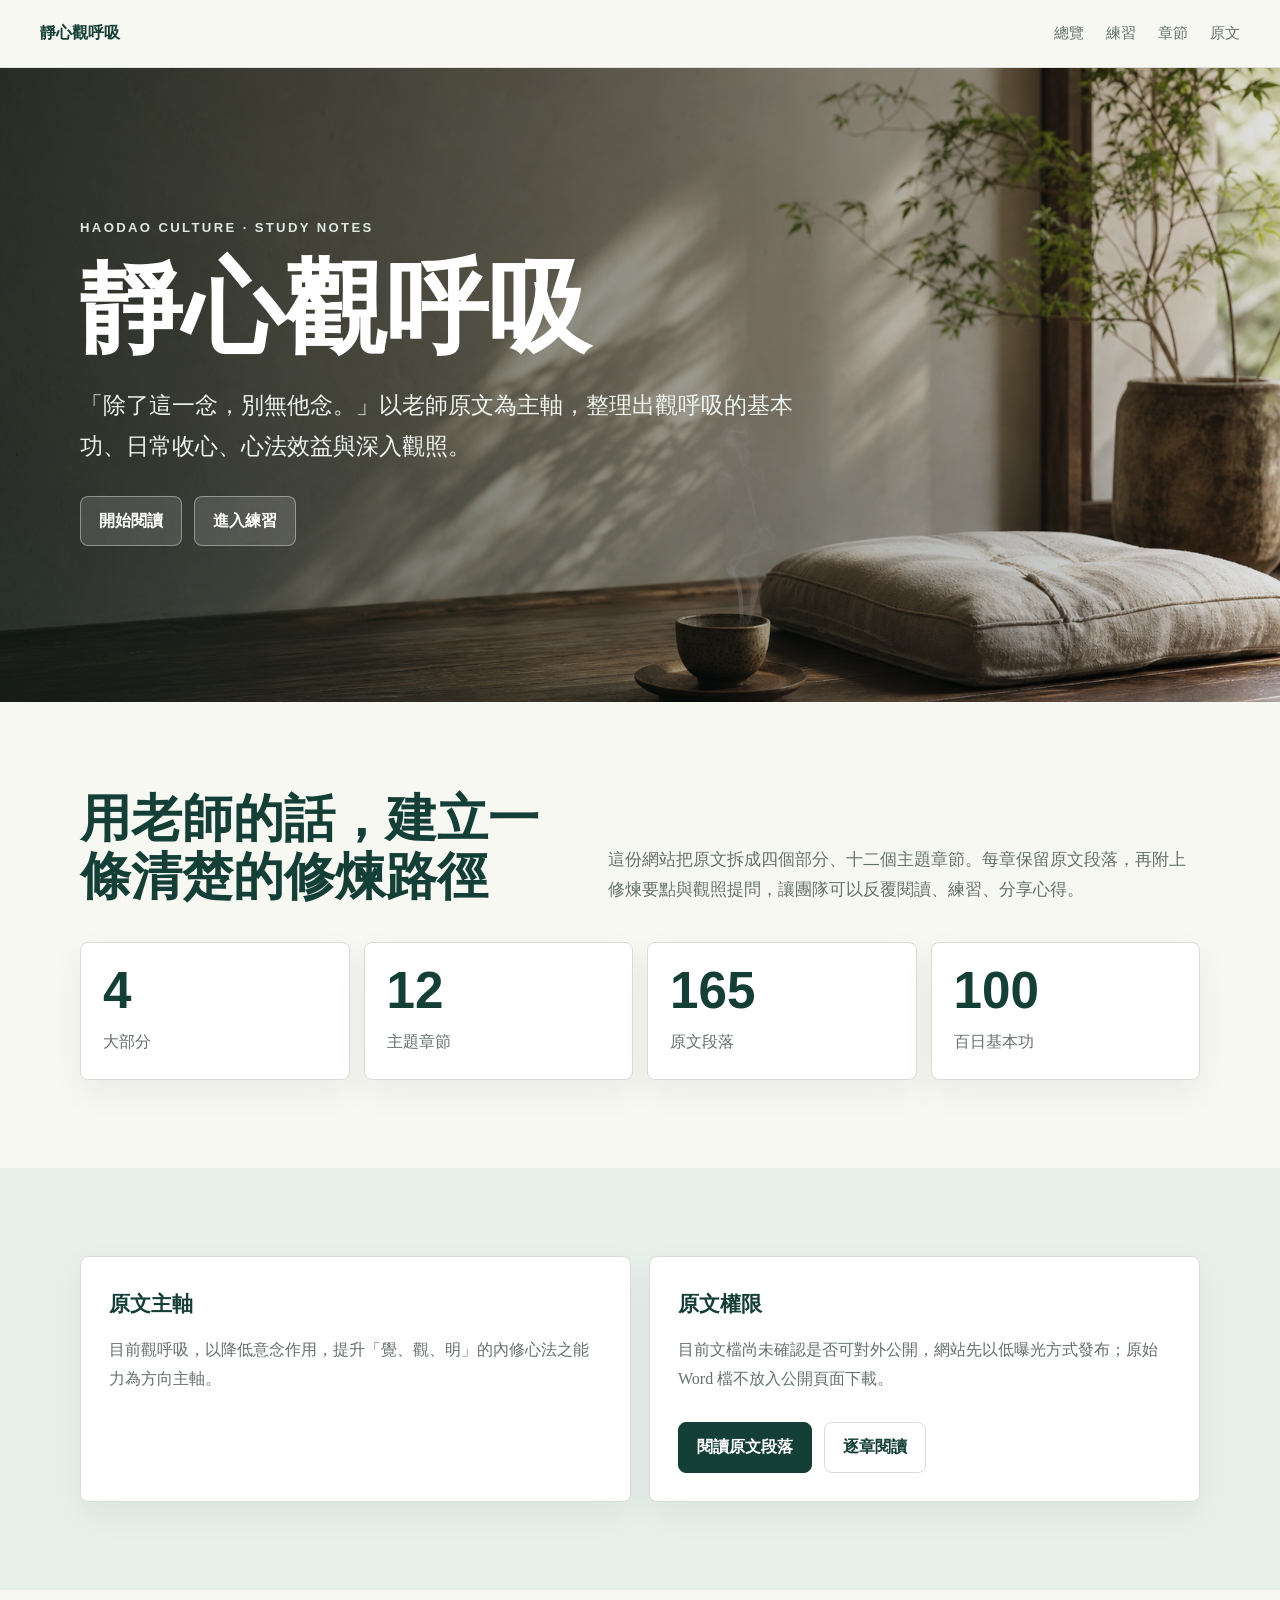
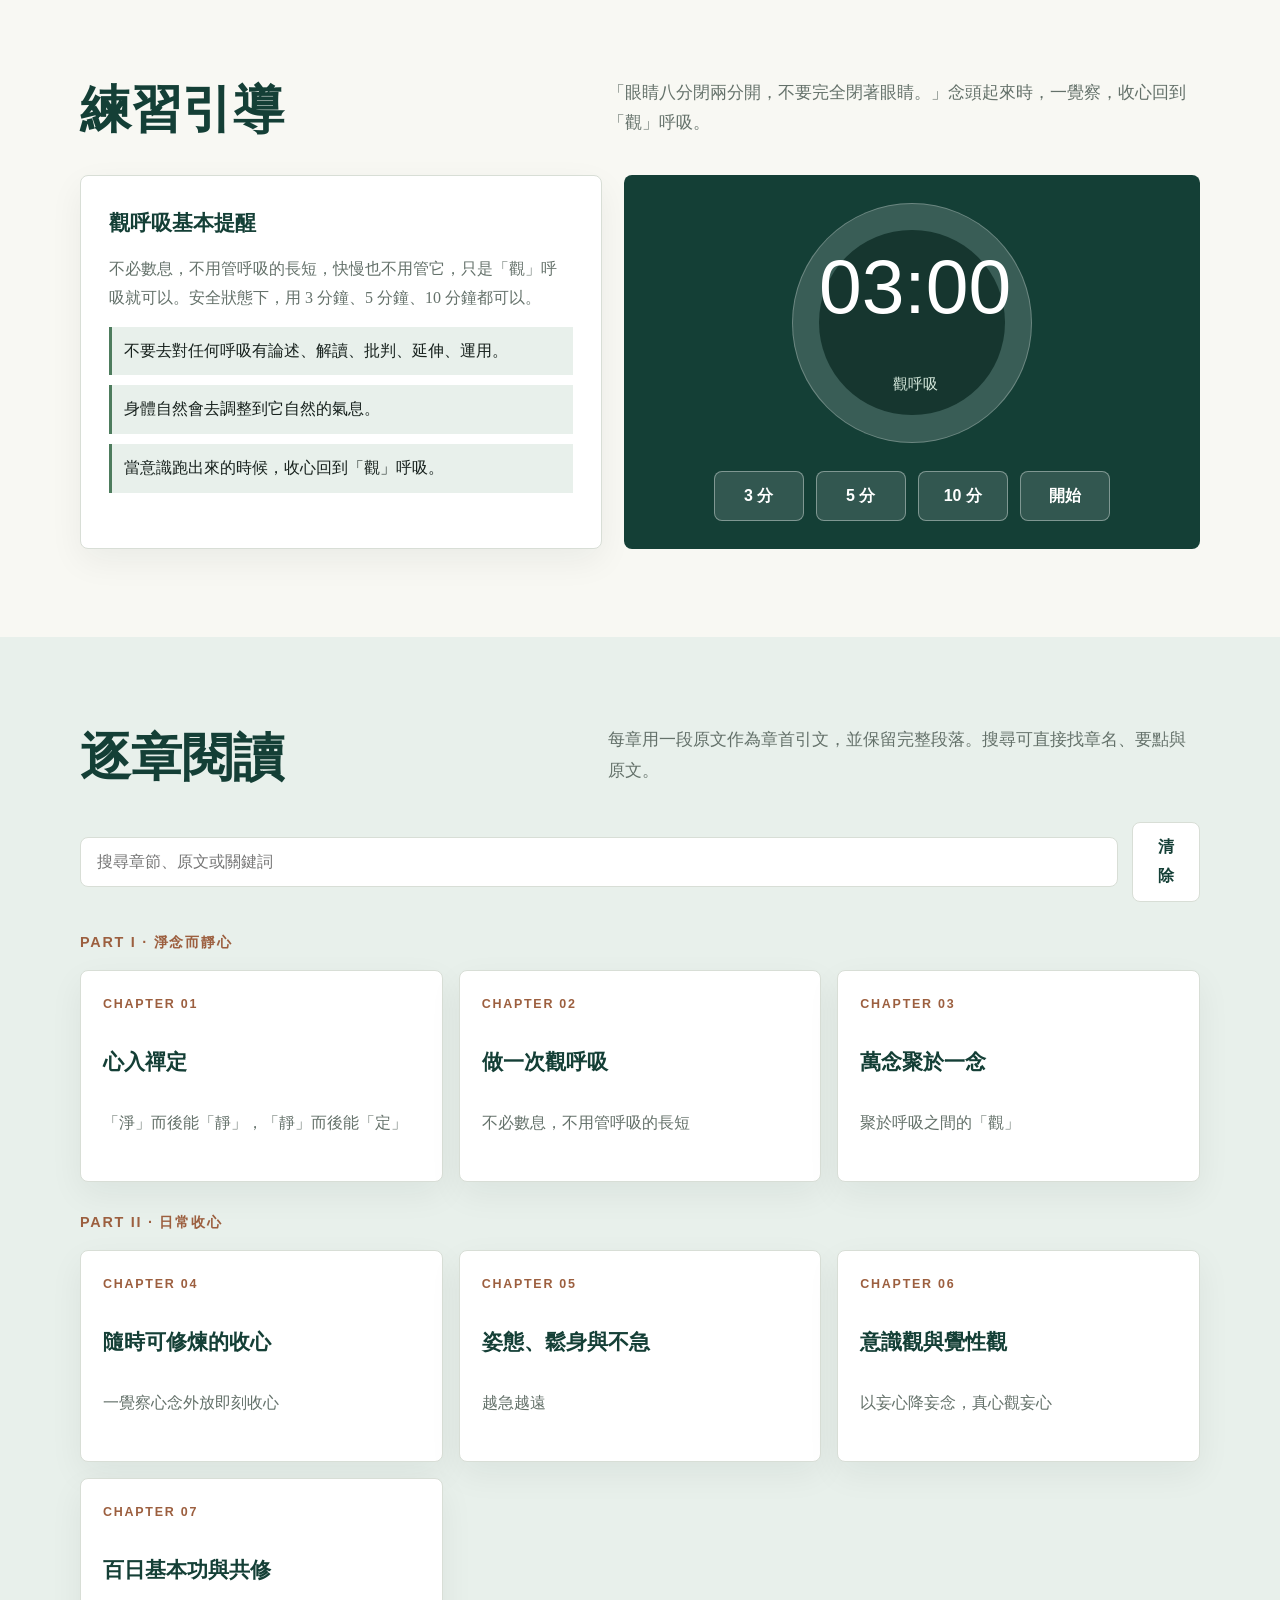
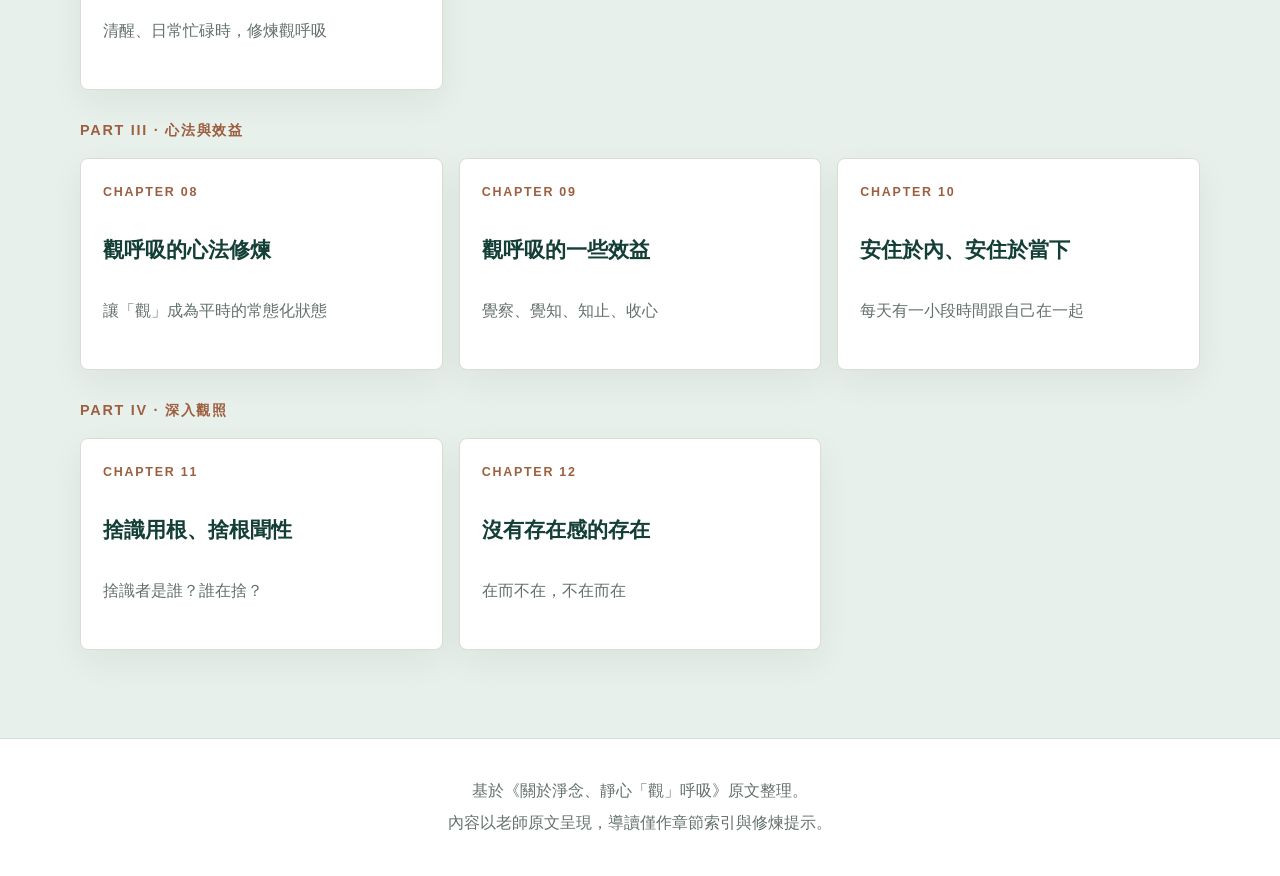
==== index.html @ 88a8c60b "Create breath meditation learning site" ====
<!doctype html>
<html lang="zh-Hant">
  <head>
    <meta charset="utf-8">
    <meta name="viewport" content="width=device-width, initial-scale=1">
    <title>靜心觀呼吸｜昊道文化學習筆記</title>
    <meta
      name="description"
      content="以老師原文整理的靜心觀呼吸學習網站，系統化呈現觀呼吸心法、日常練習與逐章閱讀。"
    >
    <meta name="robots" content="noindex, nofollow, noarchive">
    <link rel="icon" href="assets/favicon.svg" type="image/svg+xml">
    <link rel="stylesheet" href="styles.css">
  </head>
  <body>
    <a class="skip-link" href="#main">跳到內容</a>
    <header class="site-header" id="top">
      <a class="brand" href="#/">靜心觀呼吸</a>
      <nav class="site-nav" aria-label="主要導覽">
        <a href="#overview">總覽</a>
        <a href="#practice">練習</a>
        <a href="#chapters">章節</a>
        <a href="#chapters">原文</a>
      </nav>
    </header>

    <main id="main" class="app-shell"></main>

    <footer class="site-footer">
      <p>基於《關於淨念、靜心「觀」呼吸》原文整理。</p>
      <p>內容以老師原文呈現，導讀僅作章節索引與修煉提示。</p>
    </footer>

    <script src="content-data.js"></script>
    <script src="app.js"></script>
  </body>
</html>
---- styles.css ----
:root {
  --paper: #f8f8f3;
  --surface: #ffffff;
  --ink: #17211d;
  --muted: #64716a;
  --line: #d8ded6;
  --deep: #143f36;
  --leaf: #4d7c5d;
  --clay: #9c5f3f;
  --gold: #b9954c;
  --mist: #e8f0eb;
  --shadow: 0 22px 60px rgba(20, 63, 54, 0.13);
  --radius: 8px;
  font-family: "Noto Serif TC", "Songti TC", "PingFang TC", "Microsoft JhengHei", serif;
}

* {
  box-sizing: border-box;
}

html {
  scroll-behavior: smooth;
}

body {
  margin: 0;
  color: var(--ink);
  background: var(--paper);
  line-height: 1.8;
}

a {
  color: inherit;
  text-decoration: none;
}

button,
input {
  font: inherit;
}

.skip-link {
  position: fixed;
  left: 16px;
  top: 12px;
  z-index: 20;
  padding: 8px 12px;
  background: var(--ink);
  color: #fff;
  transform: translateY(-150%);
}

.skip-link:focus {
  transform: translateY(0);
}

.site-header {
  position: sticky;
  top: 0;
  z-index: 10;
  display: flex;
  align-items: center;
  justify-content: space-between;
  gap: 24px;
  min-height: 68px;
  padding: 0 40px;
  background: rgba(248, 248, 243, 0.9);
  border-bottom: 1px solid rgba(216, 222, 214, 0.85);
  backdrop-filter: blur(18px);
}

.brand {
  font-weight: 700;
  letter-spacing: 0;
  color: var(--deep);
  white-space: nowrap;
}

.site-nav {
  display: flex;
  align-items: center;
  gap: 22px;
  color: var(--muted);
  font-size: 0.95rem;
}

.site-nav a {
  padding: 8px 0;
  border-bottom: 2px solid transparent;
}

.site-nav a:hover,
.site-nav a:focus-visible {
  color: var(--deep);
  border-color: var(--gold);
}

.app-shell {
  min-height: 70vh;
}

.hero {
  position: relative;
  min-height: calc(78svh - 68px);
  display: grid;
  align-items: center;
  overflow: hidden;
  color: #fff;
  isolation: isolate;
}

.hero::before {
  content: "";
  position: absolute;
  inset: 0;
  z-index: -2;
  background: url("assets/hero-breath-room.png") center / cover no-repeat;
}

.hero::after {
  content: "";
  position: absolute;
  inset: 0;
  z-index: -1;
  background: linear-gradient(90deg, rgba(12, 24, 20, 0.72) 0%, rgba(12, 24, 20, 0.45) 43%, rgba(12, 24, 20, 0.12) 100%);
}

.hero-inner {
  width: min(1120px, calc(100% - 40px));
  margin: 0 auto;
  padding: 68px 0 76px;
}

.eyebrow {
  margin: 0 0 18px;
  color: #dce9df;
  font-family: "PingFang TC", "Microsoft JhengHei", sans-serif;
  font-size: 0.82rem;
  font-weight: 700;
  letter-spacing: 0.18em;
  text-transform: uppercase;
}

.hero h1,
.chapter-hero h1 {
  max-width: 760px;
  margin: 0;
  font-size: clamp(3rem, 8vw, 6.8rem);
  line-height: 1.02;
  letter-spacing: 0;
}

.hero-copy {
  max-width: 720px;
  margin: 24px 0 0;
  color: #eef5ef;
  font-size: clamp(1.08rem, 2vw, 1.42rem);
}

.hero-actions,
.download-actions,
.chapter-actions,
.timer-actions {
  display: flex;
  flex-wrap: wrap;
  gap: 12px;
  margin-top: 28px;
}

.button {
  display: inline-flex;
  align-items: center;
  justify-content: center;
  min-height: 46px;
  padding: 10px 18px;
  border: 1px solid rgba(255, 255, 255, 0.38);
  border-radius: var(--radius);
  color: #fff;
  background: rgba(255, 255, 255, 0.13);
  font-family: "PingFang TC", "Microsoft JhengHei", sans-serif;
  font-weight: 700;
  cursor: pointer;
}

.button:hover,
.button:focus-visible {
  transform: translateY(-1px);
  background: rgba(255, 255, 255, 0.22);
}

.button.primary {
  border-color: var(--deep);
  background: var(--deep);
  color: #fff;
}

.button.secondary {
  border-color: var(--line);
  color: var(--deep);
  background: var(--surface);
}

.section {
  padding: 88px 0;
}

.section.tint {
  background: var(--mist);
}

.container {
  width: min(1120px, calc(100% - 40px));
  margin: 0 auto;
}

.section-header {
  display: grid;
  grid-template-columns: minmax(0, 0.9fr) minmax(260px, 1.1fr);
  gap: 44px;
  align-items: end;
  margin-bottom: 36px;
}

.section-header h2,
.chapter-section h2 {
  margin: 0;
  color: var(--deep);
  font-size: clamp(2rem, 4vw, 3.4rem);
  line-height: 1.13;
  letter-spacing: 0;
}

.section-header p {
  margin: 0;
  color: var(--muted);
  font-size: 1.06rem;
}

.stats-grid {
  display: grid;
  grid-template-columns: repeat(4, minmax(0, 1fr));
  gap: 14px;
}

.stat-card,
.info-card,
.chapter-card,
.practice-panel,
.quote-panel,
.reader-block,
.question-panel {
  border: 1px solid var(--line);
  border-radius: var(--radius);
  background: var(--surface);
  box-shadow: 0 12px 34px rgba(23, 33, 29, 0.06);
}

.stat-card {
  min-height: 132px;
  padding: 22px;
}

.stat-card strong {
  display: block;
  color: var(--deep);
  font-family: "PingFang TC", "Microsoft JhengHei", sans-serif;
  font-size: clamp(2.2rem, 4vw, 4rem);
  line-height: 1;
}

.stat-card span {
  display: block;
  margin-top: 12px;
  color: var(--muted);
}

.info-grid {
  display: grid;
  grid-template-columns: minmax(0, 1fr) minmax(0, 1fr);
  gap: 18px;
}

.info-card,
.practice-panel {
  padding: 28px;
}

.info-card h3,
.practice-panel h3,
.quote-panel h3,
.reader-block h3,
.question-panel h3 {
  margin: 0 0 14px;
  color: var(--deep);
  font-size: 1.3rem;
}

.info-card p,
.practice-panel p,
.quote-panel p,
.question-panel p {
  margin: 0;
  color: var(--muted);
}

.practice-layout {
  display: grid;
  grid-template-columns: minmax(0, 0.95fr) minmax(280px, 1.05fr);
  gap: 22px;
  align-items: stretch;
}

.timer-panel {
  position: relative;
  display: grid;
  align-content: center;
  justify-items: center;
  min-height: 360px;
  padding: 28px;
  border-radius: var(--radius);
  background: var(--deep);
  color: #fff;
  overflow: hidden;
}

.timer-ring {
  width: min(240px, 60vw);
  aspect-ratio: 1;
  display: grid;
  place-items: center;
  border: 1px solid rgba(255, 255, 255, 0.25);
  border-radius: 50%;
  background: conic-gradient(var(--gold) var(--progress, 0%), rgba(255, 255, 255, 0.16) 0);
}

.timer-core {
  width: 78%;
  aspect-ratio: 1;
  display: grid;
  place-items: center;
  border-radius: 50%;
  background: #16362f;
  text-align: center;
}

.timer-time {
  display: block;
  font-family: "PingFang TC", "Microsoft JhengHei", sans-serif;
  font-size: clamp(2.7rem, 6vw, 4.8rem);
  line-height: 1;
}

.timer-label {
  display: block;
  margin-top: 10px;
  color: #d5e8dc;
  font-size: 0.95rem;
}

.timer-actions {
  justify-content: center;
}

.timer-actions .button {
  min-width: 90px;
}

.search-row {
  display: flex;
  align-items: center;
  gap: 14px;
  margin-bottom: 28px;
}

.search-row input {
  width: 100%;
  min-height: 50px;
  padding: 0 16px;
  border: 1px solid var(--line);
  border-radius: var(--radius);
  background: #fff;
  color: var(--ink);
  outline: none;
}

.search-row input:focus {
  border-color: var(--leaf);
  box-shadow: 0 0 0 4px rgba(77, 124, 93, 0.14);
}

.chapter-list {
  display: grid;
  gap: 28px;
}

.part-block h3 {
  margin: 0 0 14px;
  color: var(--clay);
  font-family: "PingFang TC", "Microsoft JhengHei", sans-serif;
  font-size: 0.9rem;
  letter-spacing: 0.12em;
}

.chapter-grid {
  display: grid;
  grid-template-columns: repeat(3, minmax(0, 1fr));
  gap: 16px;
}

.chapter-card {
  display: grid;
  min-height: 212px;
  padding: 22px;
  transition: transform 160ms ease, border-color 160ms ease, box-shadow 160ms ease;
}

.chapter-card:hover,
.chapter-card:focus-visible {
  transform: translateY(-3px);
  border-color: rgba(77, 124, 93, 0.7);
  box-shadow: var(--shadow);
}

.chapter-number {
  color: var(--clay);
  font-family: "PingFang TC", "Microsoft JhengHei", sans-serif;
  font-size: 0.78rem;
  font-weight: 700;
  letter-spacing: 0.14em;
}

.chapter-card h4 {
  margin: 12px 0 10px;
  color: var(--deep);
  font-size: 1.32rem;
  line-height: 1.32;
}

.chapter-card p {
  margin: 0;
  color: var(--muted);
  font-size: 0.98rem;
}

.chapter-hero {
  padding: 80px 0 54px;
  color: #fff;
  background: var(--deep);
}

.chapter-hero .container {
  display: grid;
  gap: 28px;
}

.chapter-hero .eyebrow {
  color: #b9d4c5;
}

.chapter-hero blockquote {
  max-width: 880px;
  margin: 4px 0 0;
  padding-left: 22px;
  border-left: 3px solid var(--gold);
  color: #edf5ef;
  font-size: clamp(1.08rem, 2.4vw, 1.45rem);
}

.chapter-body {
  padding: 56px 0 86px;
}

.reader-layout {
  display: grid;
  grid-template-columns: minmax(0, 0.76fr) minmax(300px, 1.24fr);
  gap: 22px;
  align-items: start;
}

.chapter-aside {
  position: sticky;
  top: 92px;
  display: grid;
  gap: 16px;
}

.quote-panel,
.question-panel,
.reader-block {
  padding: 24px;
}

.takeaway-list,
.question-list {
  display: grid;
  gap: 10px;
  margin: 14px 0 0;
  padding: 0;
  list-style: none;
}

.takeaway-list li,
.question-list li {
  padding: 10px 12px;
  border-left: 3px solid var(--leaf);
  background: var(--mist);
}

.reader-block {
  display: grid;
  gap: 22px;
}

.source-paragraph {
  margin: 0;
  color: #26352f;
  font-size: 1.08rem;
  line-height: 2.05;
}

.source-paragraph:first-of-type {
  color: var(--deep);
  font-size: 1.28rem;
  font-weight: 700;
}

.chapter-pager {
  display: flex;
  justify-content: space-between;
  gap: 16px;
  margin-top: 28px;
}

.chapter-pager .button {
  width: min(260px, 48%);
  color: var(--deep);
  border-color: var(--line);
  background: #fff;
}

.no-results {
  padding: 34px;
  border: 1px dashed var(--line);
  border-radius: var(--radius);
  color: var(--muted);
  text-align: center;
}

.site-footer {
  padding: 34px 40px;
  border-top: 1px solid var(--line);
  color: var(--muted);
  background: #fff;
  text-align: center;
}

.site-footer p {
  margin: 4px 0;
}

@media (max-width: 900px) {
  .site-header {
    padding: 0 20px;
  }

  .site-nav {
    gap: 14px;
    font-size: 0.9rem;
  }

  .section-header,
  .practice-layout,
  .reader-layout {
    grid-template-columns: 1fr;
  }

  .chapter-aside {
    position: static;
  }

  .stats-grid,
  .chapter-grid {
    grid-template-columns: repeat(2, minmax(0, 1fr));
  }
}

@media (max-width: 640px) {
  .site-header {
    align-items: flex-start;
    flex-direction: column;
    gap: 6px;
    padding: 12px 18px;
  }

  .site-nav {
    width: 100%;
    justify-content: space-between;
    gap: 8px;
  }

  .hero {
    min-height: 72svh;
  }

  .hero::after {
    background: rgba(12, 24, 20, 0.62);
  }

  .hero-inner,
  .container {
    width: min(100% - 28px, 1120px);
  }

  .hero h1,
  .chapter-hero h1 {
    font-size: clamp(2.7rem, 15vw, 4.6rem);
  }

  .section {
    padding: 62px 0;
  }

  .info-grid,
  .stats-grid,
  .chapter-grid {
    grid-template-columns: 1fr;
  }

  .search-row {
    flex-direction: column;
  }

  .search-row .button {
    width: 100%;
  }

  .chapter-pager {
    flex-direction: column;
  }

  .chapter-pager .button {
    width: 100%;
  }
}
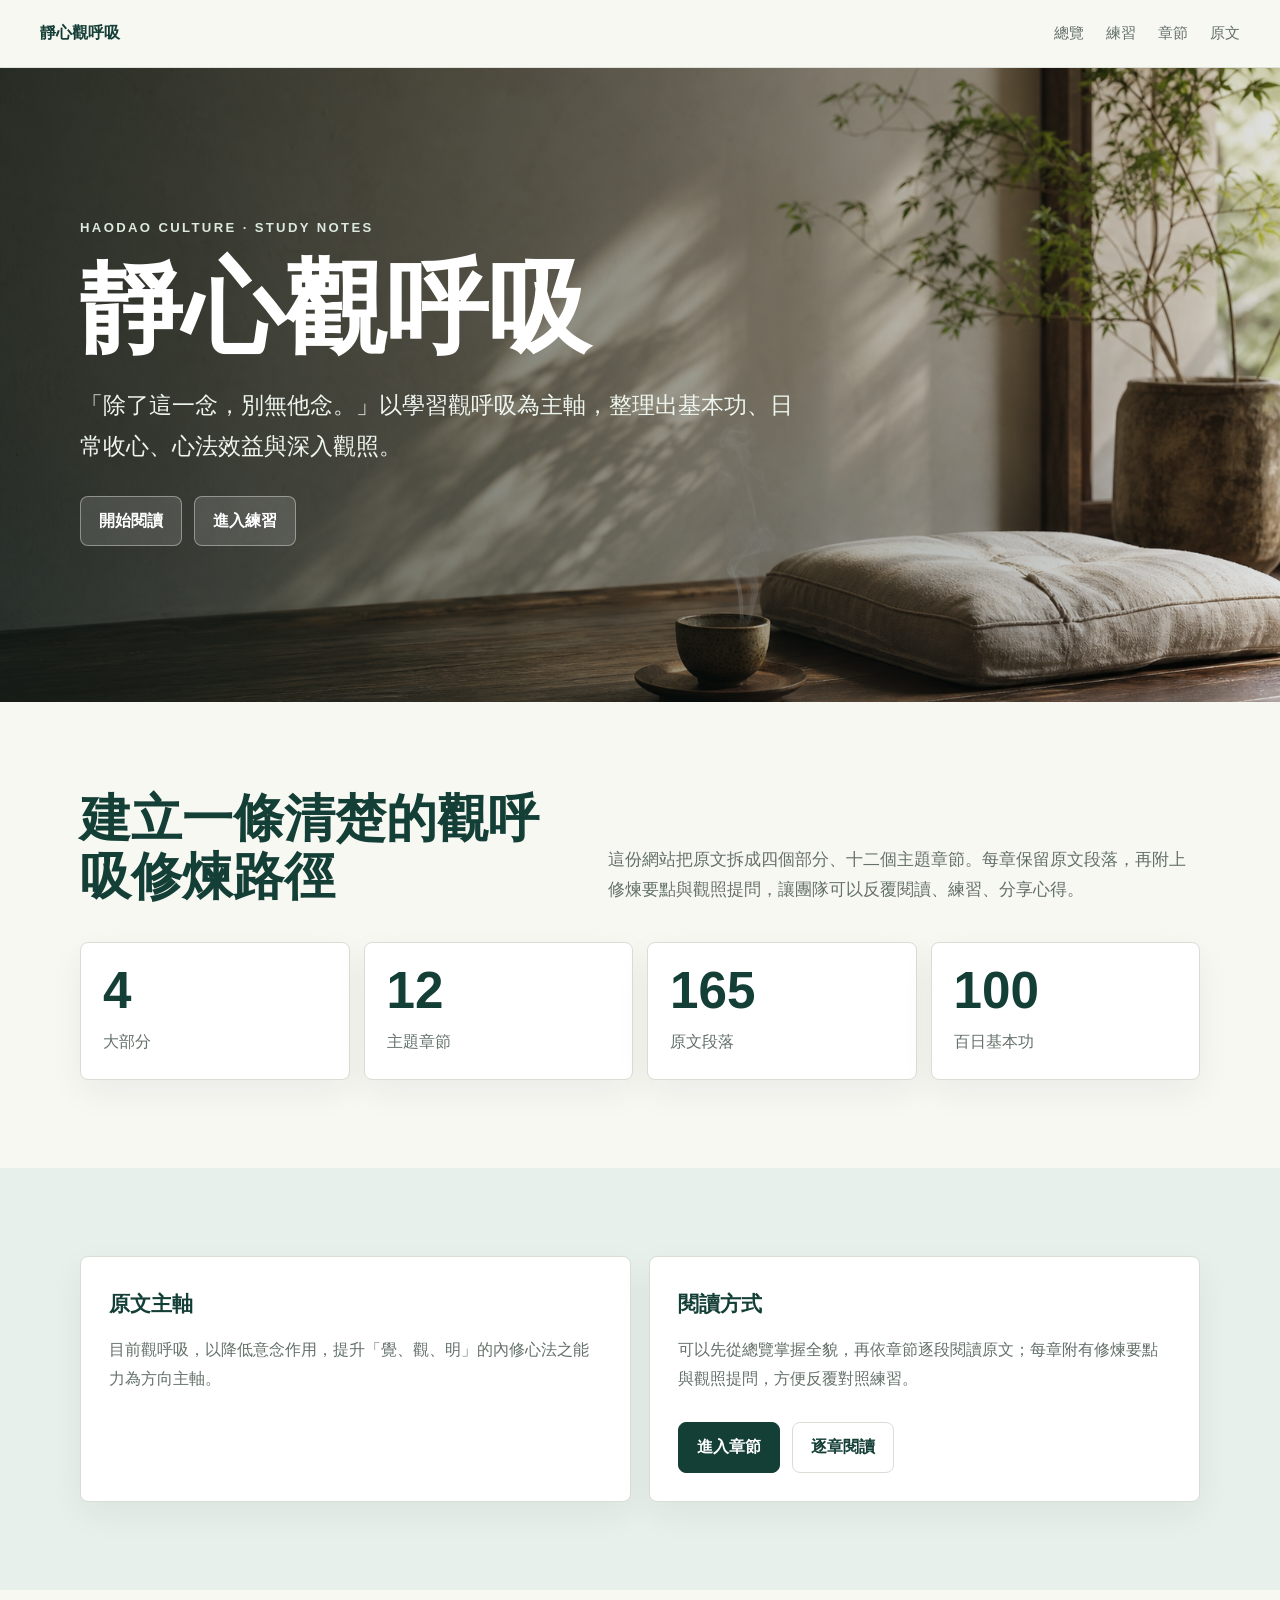
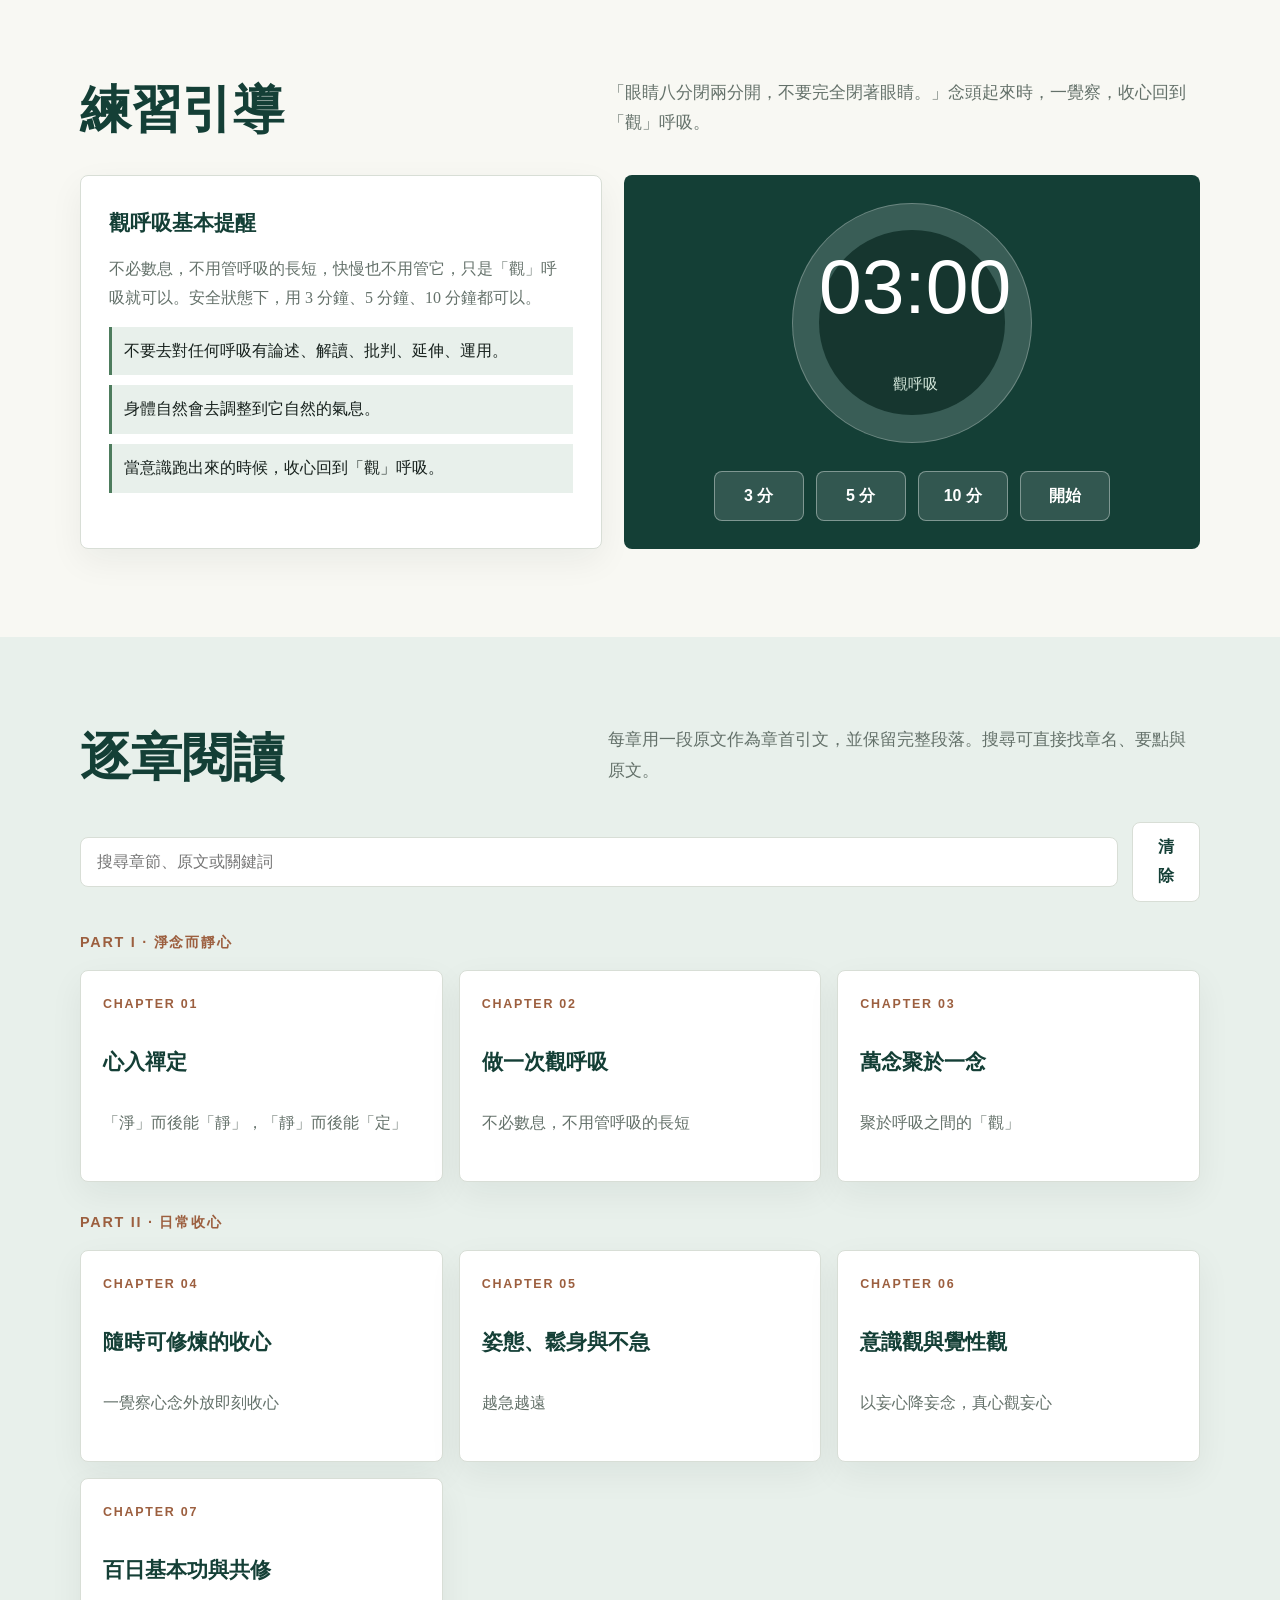
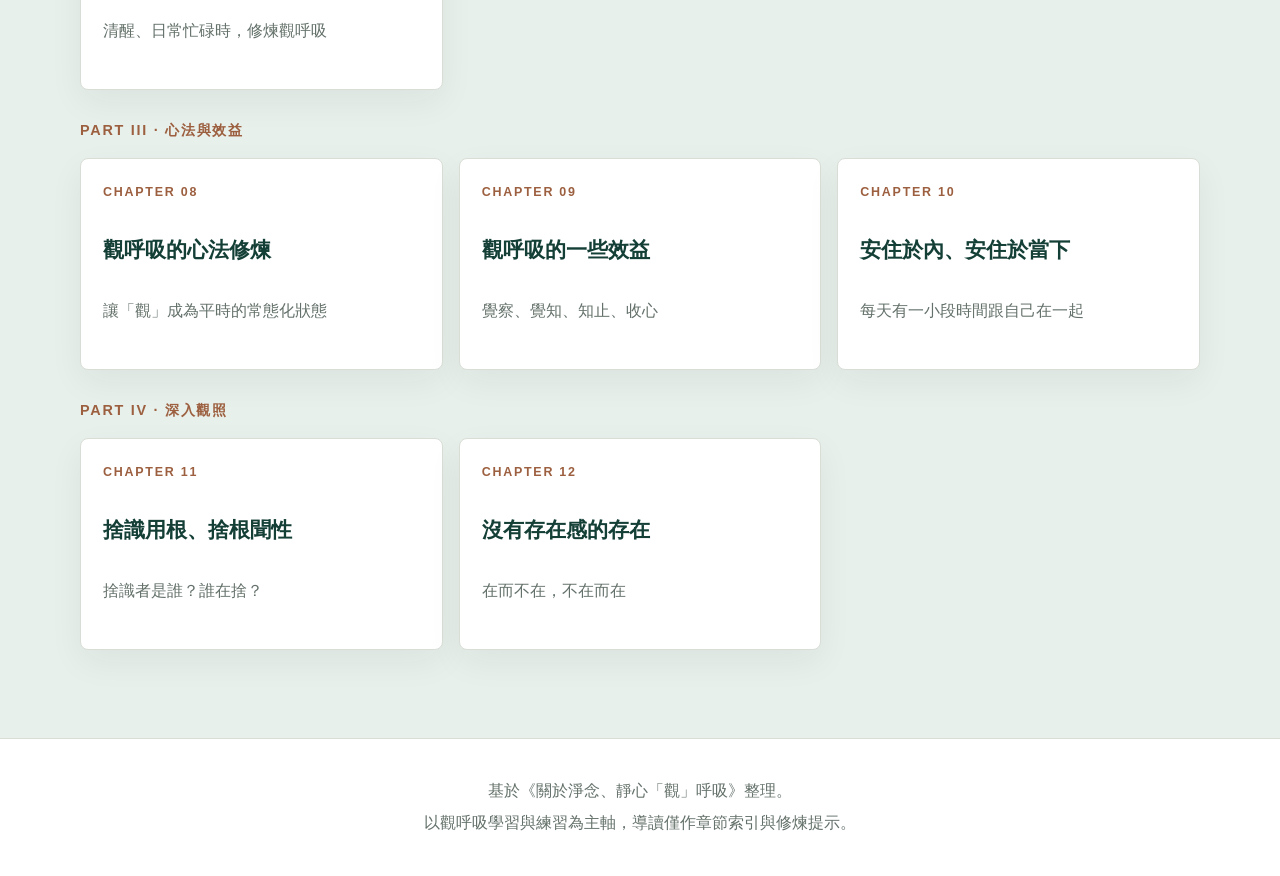
==== commit 7d98d82d: "Refocus copy on learning breath observation" ====
--- a/index.html
+++ b/index.html
@@ -6,7 +6,7 @@
     <title>靜心觀呼吸｜昊道文化學習筆記</title>
     <meta
       name="description"
-      content="以老師原文整理的靜心觀呼吸學習網站，系統化呈現觀呼吸心法、日常練習與逐章閱讀。"
+      content="靜心觀呼吸學習網站，系統化呈現觀呼吸心法、日常練習與逐章閱讀。"
     >
     <meta name="robots" content="noindex, nofollow, noarchive">
     <link rel="icon" href="assets/favicon.svg" type="image/svg+xml">
@@ -27,8 +27,8 @@
     <main id="main" class="app-shell"></main>
 
     <footer class="site-footer">
-      <p>基於《關於淨念、靜心「觀」呼吸》原文整理。</p>
-      <p>內容以老師原文呈現，導讀僅作章節索引與修煉提示。</p>
+      <p>基於《關於淨念、靜心「觀」呼吸》整理。</p>
+      <p>以觀呼吸學習與練習為主軸，導讀僅作章節索引與修煉提示。</p>
     </footer>
 
     <script src="content-data.js"></script>
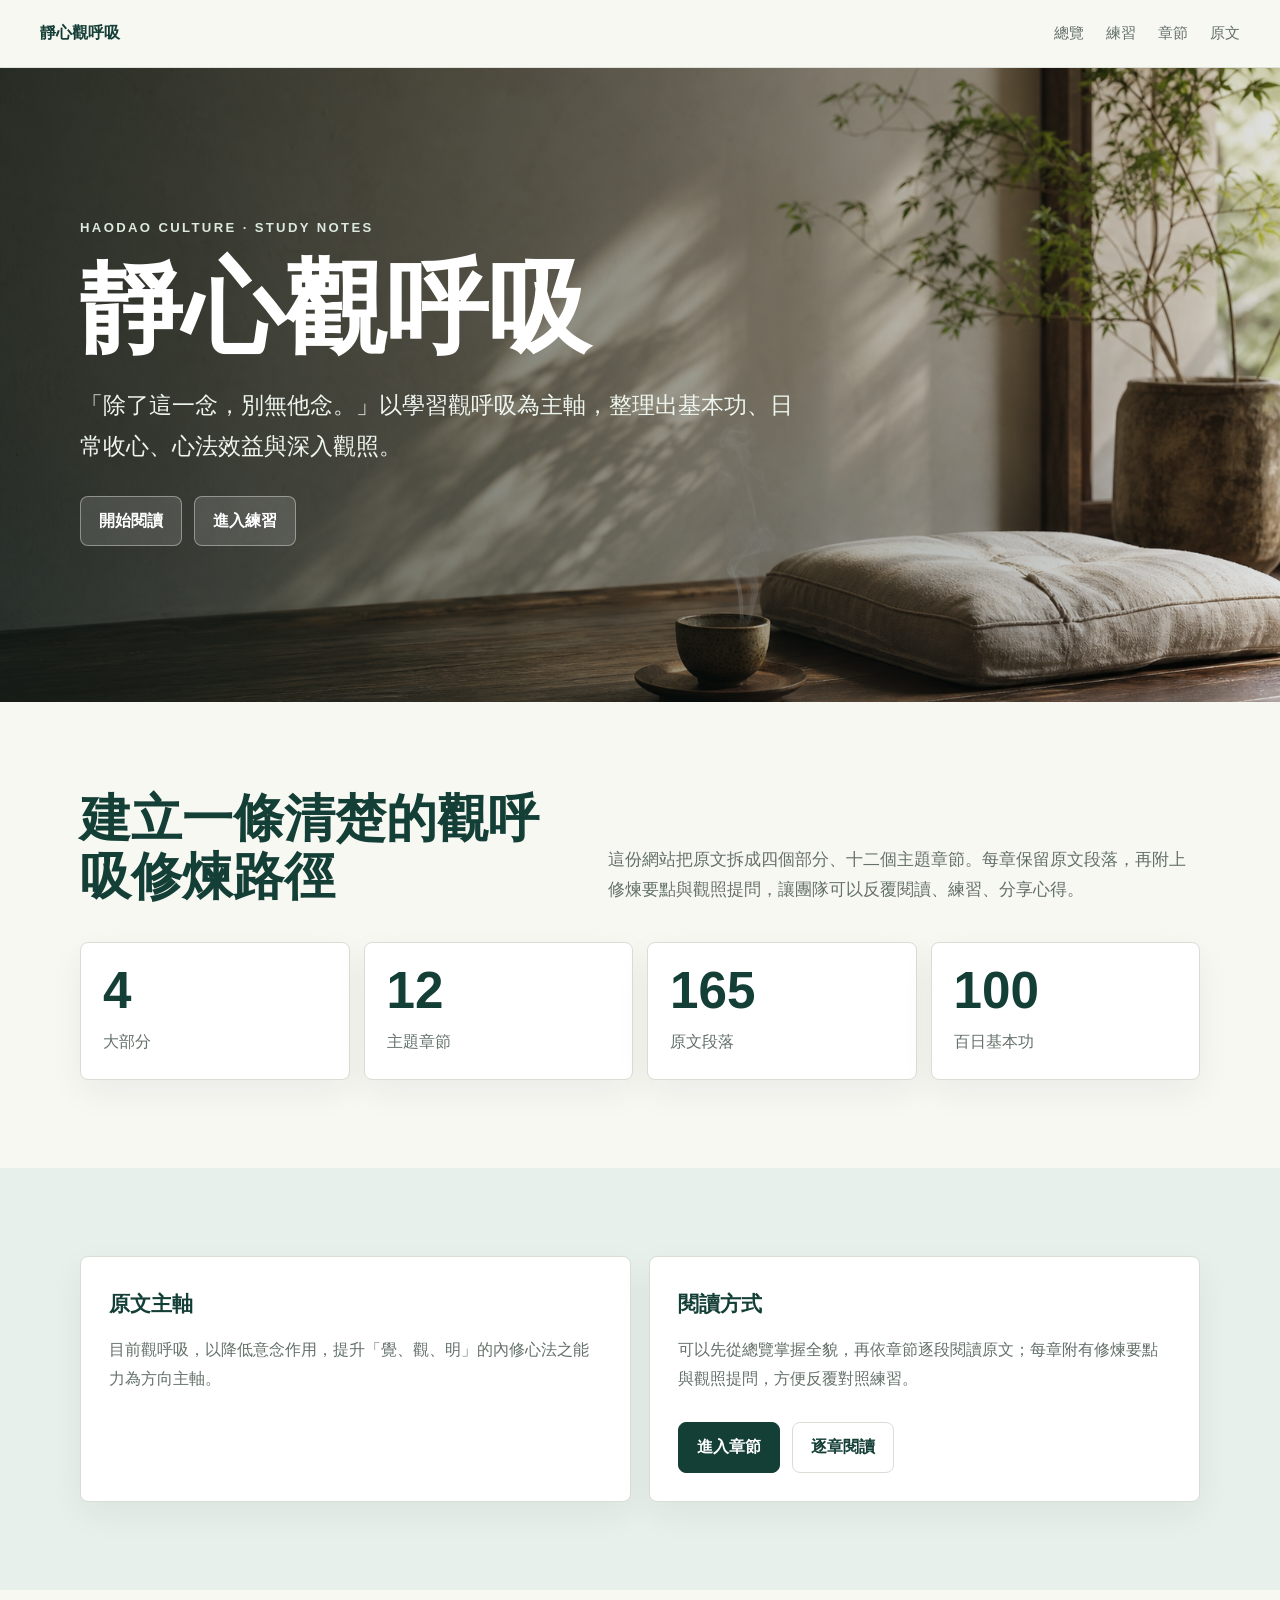
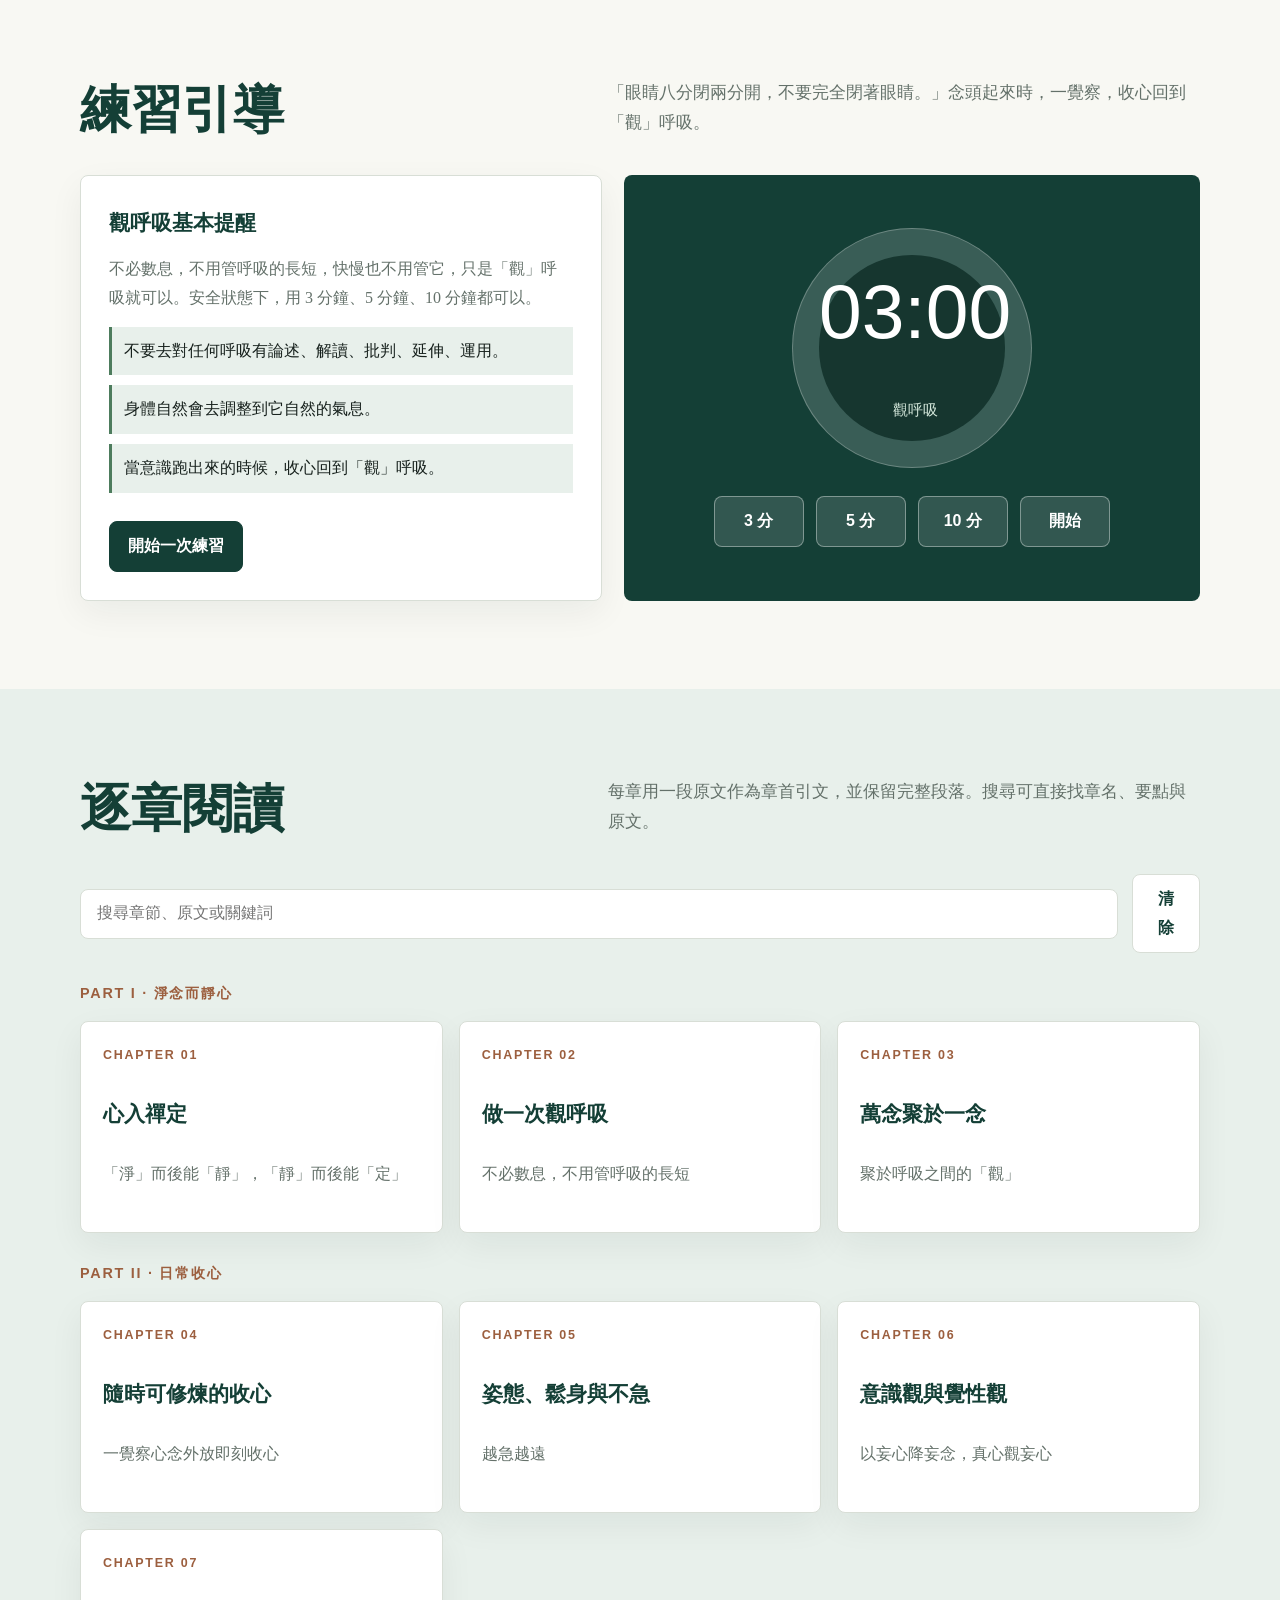
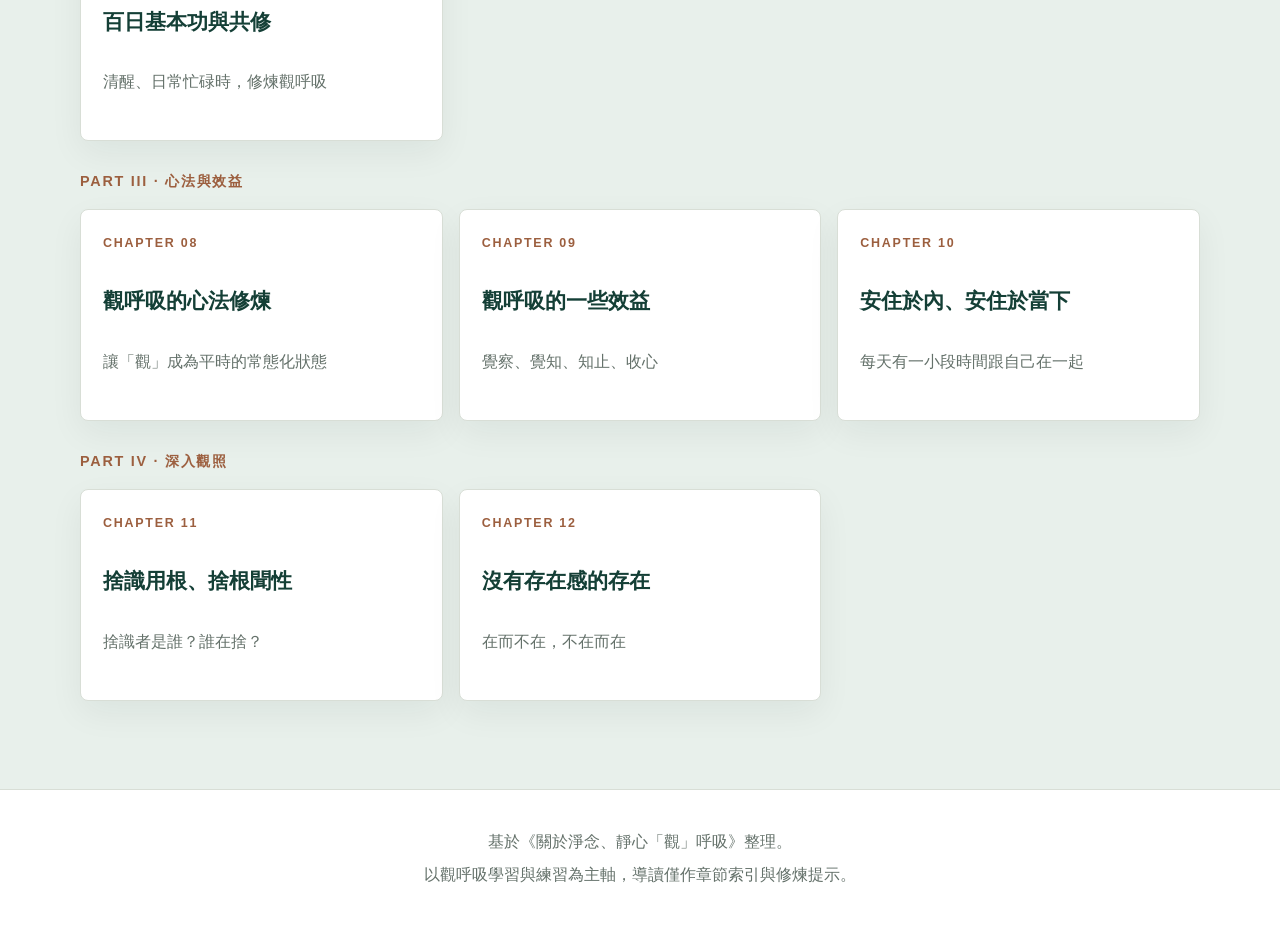
==== commit fd091f37: "Add practice mode and hundred day tracker" ====
--- a/index.html
+++ b/index.html
@@ -18,7 +18,7 @@
       <a class="brand" href="#/">靜心觀呼吸</a>
       <nav class="site-nav" aria-label="主要導覽">
         <a href="#overview">總覽</a>
-        <a href="#practice">練習</a>
+        <a href="#/practice-mode">練習</a>
         <a href="#chapters">章節</a>
         <a href="#chapters">原文</a>
       </nav>
--- a/styles.css
+++ b/styles.css
@@ -35,7 +35,8 @@
 }
 
 button,
-input {
+input,
+textarea {
   font: inherit;
 }
 
@@ -470,6 +471,153 @@
   padding: 56px 0 86px;
 }
 
+.practice-mode-hero {
+  background:
+    linear-gradient(90deg, rgba(20, 63, 54, 0.96), rgba(20, 63, 54, 0.82)),
+    url("assets/hero-breath-room.png") center / cover no-repeat;
+}
+
+.practice-mode-layout {
+  display: grid;
+  grid-template-columns: minmax(300px, 0.96fr) minmax(320px, 1.04fr);
+  gap: 22px;
+  align-items: stretch;
+}
+
+.practice-focus {
+  min-height: 520px;
+}
+
+.practice-focus .timer-ring {
+  width: min(320px, 70vw);
+}
+
+.practice-record-card {
+  display: grid;
+  align-content: start;
+  gap: 18px;
+  padding: 30px;
+  border: 1px solid var(--line);
+  border-radius: var(--radius);
+  background: var(--surface);
+  box-shadow: var(--shadow);
+}
+
+.practice-record-card h2 {
+  margin: 0;
+  color: var(--deep);
+  font-size: clamp(1.8rem, 3vw, 2.8rem);
+  line-height: 1.15;
+}
+
+.practice-record-card p {
+  margin: 0;
+  color: var(--muted);
+}
+
+.record-stats {
+  display: grid;
+  grid-template-columns: repeat(3, minmax(0, 1fr));
+  gap: 10px;
+}
+
+.record-stats div {
+  min-height: 102px;
+  padding: 16px;
+  border: 1px solid var(--line);
+  border-radius: var(--radius);
+  background: var(--mist);
+}
+
+.record-stats strong {
+  display: block;
+  color: var(--deep);
+  font-family: "PingFang TC", "Microsoft JhengHei", sans-serif;
+  font-size: 2.2rem;
+  line-height: 1;
+}
+
+.record-stats span {
+  display: block;
+  margin-top: 8px;
+  color: var(--muted);
+  font-size: 0.92rem;
+}
+
+.note-label {
+  color: var(--deep);
+  font-family: "PingFang TC", "Microsoft JhengHei", sans-serif;
+  font-weight: 700;
+}
+
+.practice-record-card textarea {
+  width: 100%;
+  min-height: 150px;
+  resize: vertical;
+  padding: 14px 16px;
+  border: 1px solid var(--line);
+  border-radius: var(--radius);
+  color: var(--ink);
+  background: #fff;
+  outline: none;
+  line-height: 1.7;
+}
+
+.practice-record-card textarea:focus {
+  border-color: var(--leaf);
+  box-shadow: 0 0 0 4px rgba(77, 124, 93, 0.14);
+}
+
+.record-status {
+  min-height: 30px;
+  font-size: 0.95rem;
+}
+
+.hundred-grid {
+  display: grid;
+  grid-template-columns: repeat(10, minmax(0, 1fr));
+  gap: 8px;
+}
+
+.day-cell {
+  min-height: 78px;
+  display: grid;
+  align-content: center;
+  gap: 3px;
+  padding: 10px;
+  border: 1px solid var(--line);
+  border-radius: var(--radius);
+  background: rgba(255, 255, 255, 0.68);
+  color: var(--muted);
+}
+
+.day-cell span {
+  font-family: "PingFang TC", "Microsoft JhengHei", sans-serif;
+  font-size: 0.75rem;
+}
+
+.day-cell strong {
+  color: var(--deep);
+  font-family: "PingFang TC", "Microsoft JhengHei", sans-serif;
+  font-size: 1rem;
+  line-height: 1;
+}
+
+.day-cell.done {
+  border-color: rgba(77, 124, 93, 0.38);
+  background: var(--deep);
+  color: #d8eadf;
+}
+
+.day-cell.done strong {
+  color: #fff;
+}
+
+.day-cell.today {
+  outline: 3px solid rgba(185, 149, 76, 0.32);
+  outline-offset: 1px;
+}
+
 .reader-layout {
   display: grid;
   grid-template-columns: minmax(0, 0.76fr) minmax(300px, 1.24fr);
@@ -570,6 +718,7 @@
 
   .section-header,
   .practice-layout,
+  .practice-mode-layout,
   .reader-layout {
     grid-template-columns: 1fr;
   }
@@ -579,7 +728,8 @@
   }
 
   .stats-grid,
-  .chapter-grid {
+  .chapter-grid,
+  .hundred-grid {
     grid-template-columns: repeat(2, minmax(0, 1fr));
   }
 }
@@ -626,6 +776,14 @@
     grid-template-columns: 1fr;
   }
 
+  .record-stats {
+    grid-template-columns: 1fr;
+  }
+
+  .hundred-grid {
+    grid-template-columns: repeat(2, minmax(0, 1fr));
+  }
+
   .search-row {
     flex-direction: column;
   }
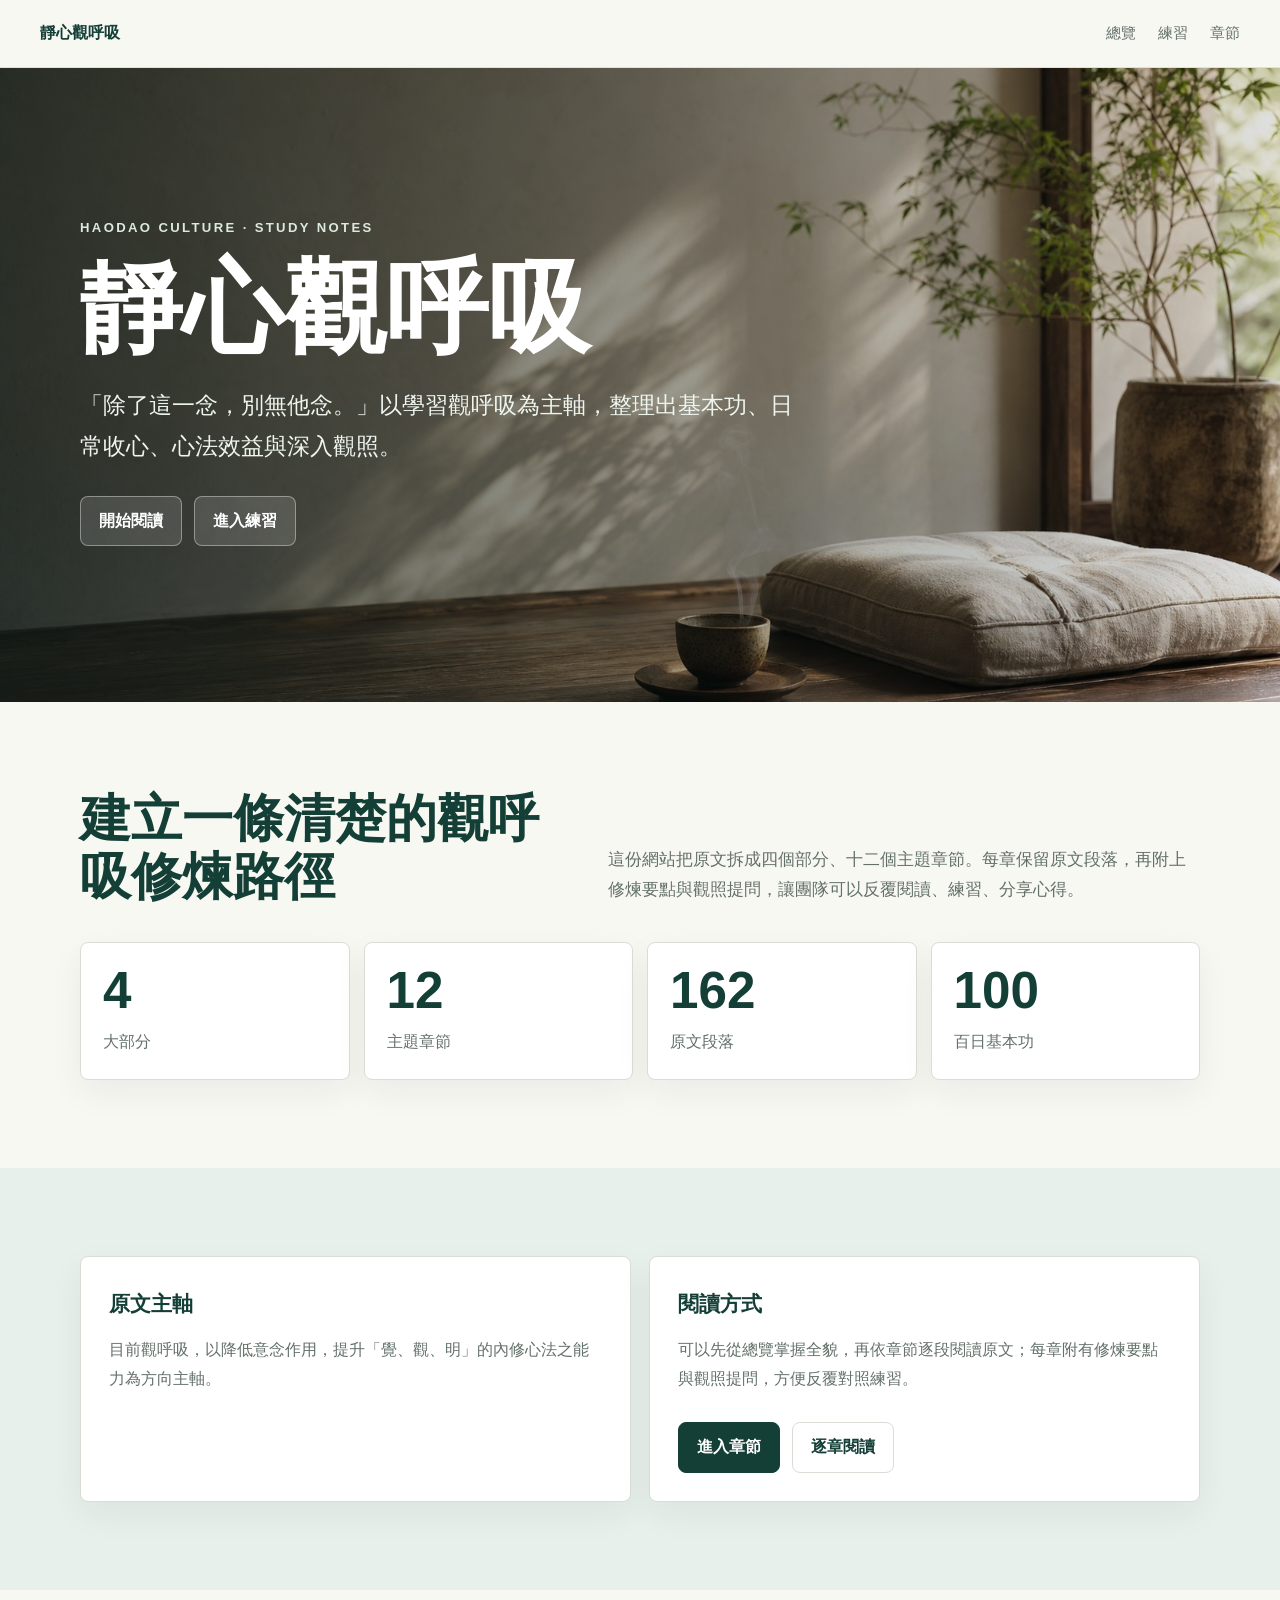
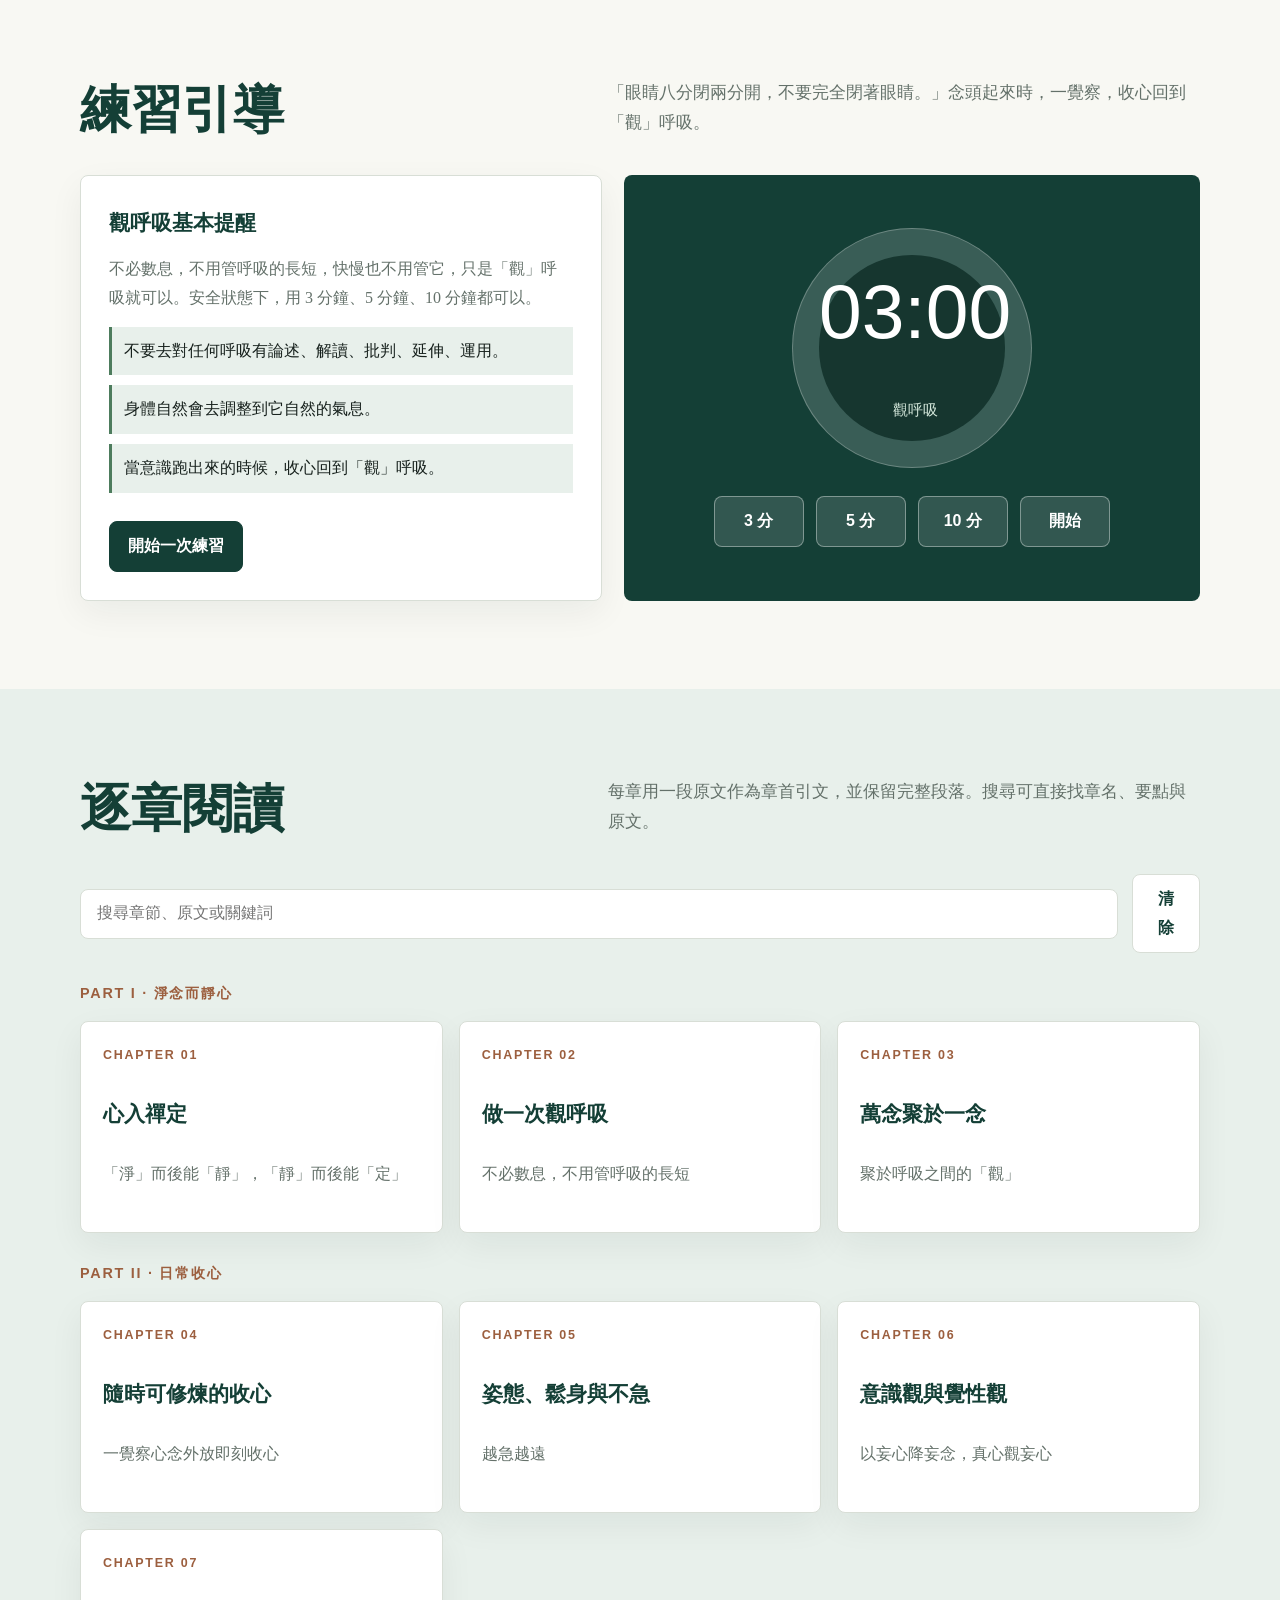
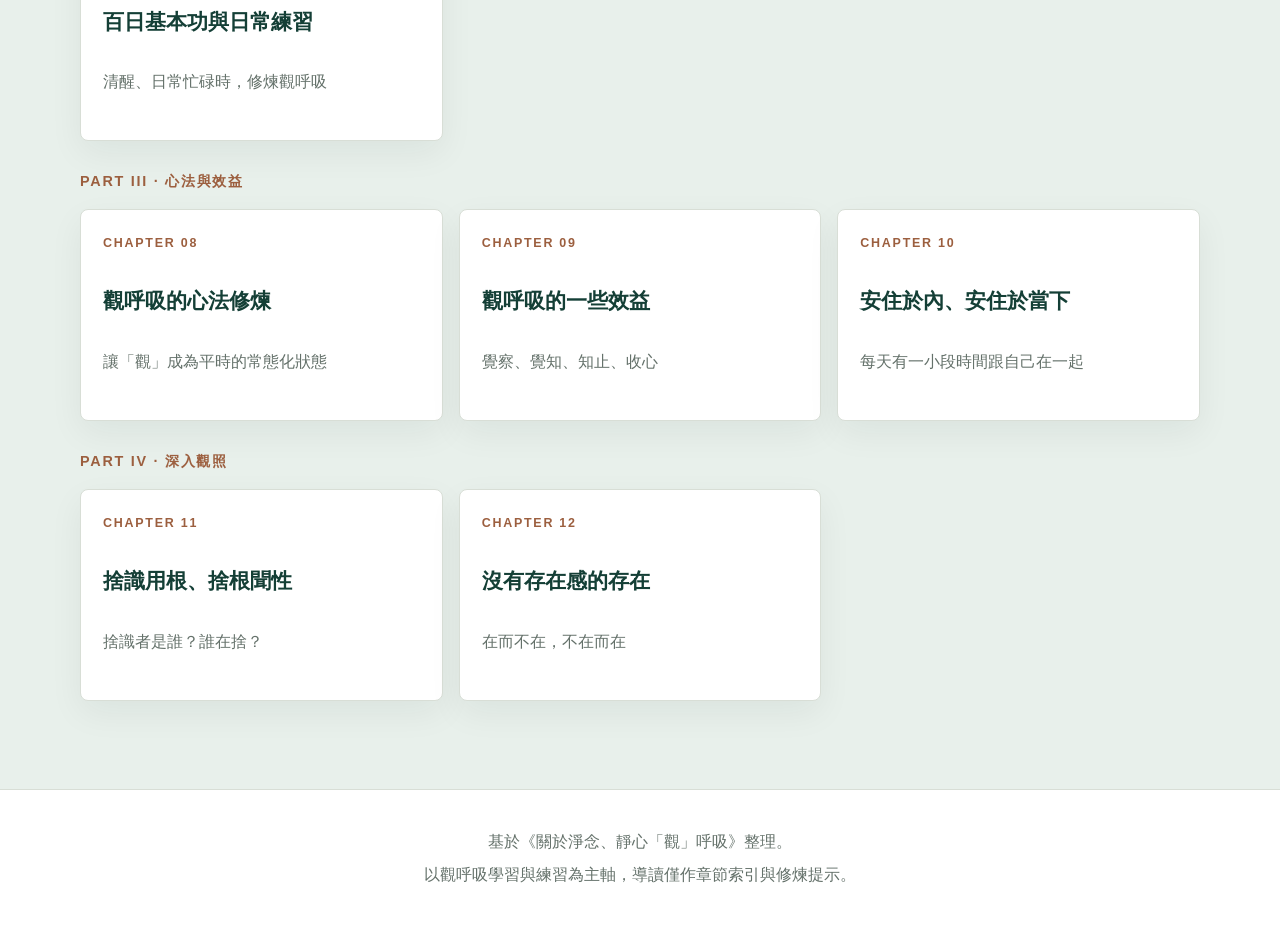
==== commit e9091a47: "Add static chapter pages and timer chime" ====
--- a/index.html
+++ b/index.html
@@ -4,28 +4,207 @@
     <meta charset="utf-8">
     <meta name="viewport" content="width=device-width, initial-scale=1">
     <title>靜心觀呼吸｜昊道文化學習筆記</title>
-    <meta
-      name="description"
-      content="靜心觀呼吸學習網站，系統化呈現觀呼吸心法、日常練習與逐章閱讀。"
-    >
-    <meta name="robots" content="noindex, nofollow, noarchive">
+    <meta name="description" content="靜心觀呼吸學習網站，系統化呈現觀呼吸心法、日常練習與逐章閱讀。">
+    <meta property="og:title" content="靜心觀呼吸｜昊道文化學習筆記">
+    <meta property="og:description" content="靜心觀呼吸學習網站，系統化呈現觀呼吸心法、日常練習與逐章閱讀。">
+    <meta property="og:type" content="website">
+    <meta property="og:url" content="https://haodao-culture.github.io/jingxin-guan-huxi/">
+    <meta property="og:image" content="https://haodao-culture.github.io/jingxin-guan-huxi/assets/hero-breath-room.jpg">
+    <link rel="canonical" href="https://haodao-culture.github.io/jingxin-guan-huxi/">
     <link rel="icon" href="assets/favicon.svg" type="image/svg+xml">
     <link rel="stylesheet" href="styles.css">
   </head>
   <body>
     <a class="skip-link" href="#main">跳到內容</a>
     <header class="site-header" id="top">
-      <a class="brand" href="#/">靜心觀呼吸</a>
+      <a class="brand" href="./">靜心觀呼吸</a>
       <nav class="site-nav" aria-label="主要導覽">
-        <a href="#overview">總覽</a>
-        <a href="#/practice-mode">練習</a>
-        <a href="#chapters">章節</a>
-        <a href="#chapters">原文</a>
+        <a href="./#overview">總覽</a>
+        <a href="./#/practice-mode">練習</a>
+        <a href="./#chapters">章節</a>
       </nav>
     </header>
-
-    <main id="main" class="app-shell"></main>
-
+    <main id="main" class="app-shell">
+      <section class="hero" aria-label="靜心觀呼吸">
+        <div class="hero-inner">
+          <p class="eyebrow">HAODAO CULTURE · STUDY NOTES</p>
+          <h1>靜心觀呼吸</h1>
+          <p class="hero-copy">「除了這一念，別無他念。」以學習觀呼吸為主軸，整理出基本功、日常收心、心法效益與深入觀照。</p>
+          <div class="hero-actions">
+            <a class="button" href="#chapters">開始閱讀</a>
+            <a class="button" href="#/practice-mode">進入練習</a>
+          </div>
+        </div>
+      </section>
+
+      <section class="section" id="overview">
+        <div class="container">
+          <div class="section-header">
+            <h2>建立一條清楚的觀呼吸修煉路徑</h2>
+            <p>這份網站把原文拆成四個部分、十二個主題章節。每章保留原文段落，再附上修煉要點與觀照提問，讓團隊可以反覆閱讀、練習、分享心得。</p>
+          </div>
+          <div class="stats-grid">
+            <div class="stat-card"><strong>4</strong><span>大部分</span></div>
+            <div class="stat-card"><strong>12</strong><span>主題章節</span></div>
+            <div class="stat-card"><strong>162</strong><span>原文段落</span></div>
+            <div class="stat-card"><strong>100</strong><span>百日基本功</span></div>
+          </div>
+        </div>
+      </section>
+
+      <section class="section tint">
+        <div class="container">
+          <div class="info-grid">
+            <article class="info-card">
+              <h3>原文主軸</h3>
+              <p>目前觀呼吸，以降低意念作用，提升「覺、觀、明」的內修心法之能力為方向主軸。</p>
+            </article>
+            <article class="info-card">
+              <h3>閱讀方式</h3>
+              <p>可以先從總覽掌握全貌，再依章節逐段閱讀原文；每章附有修煉要點與觀照提問，方便反覆對照練習。</p>
+              <div class="download-actions">
+                <a class="button primary" href="#chapters">進入章節</a>
+                <a class="button secondary" href="#chapters">逐章閱讀</a>
+              </div>
+            </article>
+          </div>
+        </div>
+      </section>
+
+      <section class="section" id="practice">
+        <div class="container">
+          <div class="section-header">
+            <h2>練習引導</h2>
+            <p>「眼睛八分閉兩分開，不要完全閉著眼睛。」念頭起來時，一覺察，收心回到「觀」呼吸。</p>
+          </div>
+          <div class="practice-layout">
+            <div class="practice-panel">
+              <h3>觀呼吸基本提醒</h3>
+              <p>不必數息，不用管呼吸的長短，快慢也不用管它，只是「觀」呼吸就可以。安全狀態下，用 3 分鐘、5 分鐘、10 分鐘都可以。</p>
+              <ul class="takeaway-list">
+                <li>不要去對任何呼吸有論述、解讀、批判、延伸、運用。</li>
+                <li>身體自然會去調整到它自然的氣息。</li>
+                <li>當意識跑出來的時候，收心回到「觀」呼吸。</li>
+              </ul>
+              <div class="download-actions">
+                <a class="button primary" href="#/practice-mode">開始一次練習</a>
+              </div>
+            </div>
+            <div class="timer-panel">
+              <div class="timer-ring" id="timerRing">
+                <div class="timer-core">
+                  <span class="timer-time" id="timerTime">03:00</span>
+                  <span class="timer-label" id="timerLabel">觀呼吸</span>
+                </div>
+              </div>
+              <div class="timer-actions">
+                <button class="button" data-minutes="3" type="button">3 分</button>
+                <button class="button" data-minutes="5" type="button">5 分</button>
+                <button class="button" data-minutes="10" type="button">10 分</button>
+                <button class="button" id="timerToggle" type="button">開始</button>
+              </div>
+              <audio id="completionChime" preload="auto" src="assets/completion-chime.wav"></audio>
+              <p class="sr-only" id="timerStatus" role="status"></p>
+            </div>
+          </div>
+        </div>
+      </section>
+
+      <section class="section tint" id="chapters">
+        <div class="container">
+          <div class="section-header">
+            <h2>逐章閱讀</h2>
+            <p>每章用一段原文作為章首引文，並保留完整段落。搜尋可直接找章名、要點與原文。</p>
+          </div>
+          <div class="search-row">
+            <input id="chapterSearch" type="search" placeholder="搜尋章節、原文或關鍵詞" autocomplete="off">
+            <button class="button secondary" id="clearSearch" type="button">清除</button>
+          </div>
+          <div class="chapter-list" id="chapterList">
+        <section class="part-block">
+          <h3>PART I · 淨念而靜心</h3>
+          <div class="chapter-grid">
+              <a class="chapter-card" href="chapters/ch01/">
+                <span class="chapter-number">CHAPTER 01</span>
+                <h4>心入禪定</h4>
+                <p>「淨」而後能「靜」，「靜」而後能「定」</p>
+              </a>
+              <a class="chapter-card" href="chapters/ch02/">
+                <span class="chapter-number">CHAPTER 02</span>
+                <h4>做一次觀呼吸</h4>
+                <p>不必數息，不用管呼吸的長短</p>
+              </a>
+              <a class="chapter-card" href="chapters/ch03/">
+                <span class="chapter-number">CHAPTER 03</span>
+                <h4>萬念聚於一念</h4>
+                <p>聚於呼吸之間的「觀」</p>
+              </a>
+          </div>
+        </section>
+        <section class="part-block">
+          <h3>PART II · 日常收心</h3>
+          <div class="chapter-grid">
+              <a class="chapter-card" href="chapters/ch04/">
+                <span class="chapter-number">CHAPTER 04</span>
+                <h4>隨時可修煉的收心</h4>
+                <p>一覺察心念外放即刻收心</p>
+              </a>
+              <a class="chapter-card" href="chapters/ch05/">
+                <span class="chapter-number">CHAPTER 05</span>
+                <h4>姿態、鬆身與不急</h4>
+                <p>越急越遠</p>
+              </a>
+              <a class="chapter-card" href="chapters/ch06/">
+                <span class="chapter-number">CHAPTER 06</span>
+                <h4>意識觀與覺性觀</h4>
+                <p>以妄心降妄念，真心觀妄心</p>
+              </a>
+              <a class="chapter-card" href="chapters/ch07/">
+                <span class="chapter-number">CHAPTER 07</span>
+                <h4>百日基本功與日常練習</h4>
+                <p>清醒、日常忙碌時，修煉觀呼吸</p>
+              </a>
+          </div>
+        </section>
+        <section class="part-block">
+          <h3>PART III · 心法與效益</h3>
+          <div class="chapter-grid">
+              <a class="chapter-card" href="chapters/ch08/">
+                <span class="chapter-number">CHAPTER 08</span>
+                <h4>觀呼吸的心法修煉</h4>
+                <p>讓「觀」成為平時的常態化狀態</p>
+              </a>
+              <a class="chapter-card" href="chapters/ch09/">
+                <span class="chapter-number">CHAPTER 09</span>
+                <h4>觀呼吸的一些效益</h4>
+                <p>覺察、覺知、知止、收心</p>
+              </a>
+              <a class="chapter-card" href="chapters/ch10/">
+                <span class="chapter-number">CHAPTER 10</span>
+                <h4>安住於內、安住於當下</h4>
+                <p>每天有一小段時間跟自己在一起</p>
+              </a>
+          </div>
+        </section>
+        <section class="part-block">
+          <h3>PART IV · 深入觀照</h3>
+          <div class="chapter-grid">
+              <a class="chapter-card" href="chapters/ch11/">
+                <span class="chapter-number">CHAPTER 11</span>
+                <h4>捨識用根、捨根聞性</h4>
+                <p>捨識者是誰？誰在捨？</p>
+              </a>
+              <a class="chapter-card" href="chapters/ch12/">
+                <span class="chapter-number">CHAPTER 12</span>
+                <h4>沒有存在感的存在</h4>
+                <p>在而不在，不在而在</p>
+              </a>
+          </div>
+        </section>
+          </div>
+        </div>
+      </section>
+    </main>
     <footer class="site-footer">
       <p>基於《關於淨念、靜心「觀」呼吸》整理。</p>
       <p>以觀呼吸學習與練習為主軸，導讀僅作章節索引與修煉提示。</p>
--- a/styles.css
+++ b/styles.css
@@ -55,6 +55,18 @@
   transform: translateY(0);
 }
 
+.sr-only {
+  position: absolute;
+  width: 1px;
+  height: 1px;
+  padding: 0;
+  margin: -1px;
+  overflow: hidden;
+  clip: rect(0, 0, 0, 0);
+  white-space: nowrap;
+  border: 0;
+}
+
 .site-header {
   position: sticky;
   top: 0;
@@ -115,7 +127,7 @@
   position: absolute;
   inset: 0;
   z-index: -2;
-  background: url("assets/hero-breath-room.png") center / cover no-repeat;
+  background: url("assets/hero-breath-room.jpg") center / cover no-repeat;
 }
 
 .hero::after {
@@ -237,6 +249,12 @@
   font-size: 1.06rem;
 }
 
+.section-copy {
+  display: grid;
+  justify-items: start;
+  gap: 16px;
+}
+
 .stats-grid {
   display: grid;
   grid-template-columns: repeat(4, minmax(0, 1fr));
@@ -366,6 +384,33 @@
   min-width: 90px;
 }
 
+.custom-timer {
+  display: flex;
+  flex-wrap: wrap;
+  align-items: center;
+  justify-content: center;
+  gap: 10px;
+  margin-top: 18px;
+  color: #d5e8dc;
+  font-family: "PingFang TC", "Microsoft JhengHei", sans-serif;
+}
+
+.custom-timer input {
+  width: 96px;
+  min-height: 44px;
+  padding: 0 12px;
+  border: 1px solid rgba(255, 255, 255, 0.28);
+  border-radius: var(--radius);
+  color: #fff;
+  background: rgba(255, 255, 255, 0.08);
+  outline: none;
+}
+
+.custom-timer input:focus {
+  border-color: var(--gold);
+  box-shadow: 0 0 0 4px rgba(185, 149, 76, 0.18);
+}
+
 .search-row {
   display: flex;
   align-items: center;
@@ -474,7 +519,7 @@
 .practice-mode-hero {
   background:
     linear-gradient(90deg, rgba(20, 63, 54, 0.96), rgba(20, 63, 54, 0.82)),
-    url("assets/hero-breath-room.png") center / cover no-repeat;
+    url("assets/hero-breath-room.jpg") center / cover no-repeat;
 }
 
 .practice-mode-layout {
@@ -548,6 +593,72 @@
   color: var(--deep);
   font-family: "PingFang TC", "Microsoft JhengHei", sans-serif;
   font-weight: 700;
+}
+
+.minute-input {
+  width: min(180px, 100%);
+  min-height: 46px;
+  padding: 0 14px;
+  border: 1px solid var(--line);
+  border-radius: var(--radius);
+  color: var(--ink);
+  background: #fff;
+  outline: none;
+}
+
+.minute-input:focus {
+  border-color: var(--leaf);
+  box-shadow: 0 0 0 4px rgba(77, 124, 93, 0.14);
+}
+
+.choice-group {
+  display: grid;
+  gap: 10px;
+  margin: 0;
+  padding: 0;
+  border: 0;
+}
+
+.choice-group legend {
+  padding: 0;
+  color: var(--deep);
+  font-family: "PingFang TC", "Microsoft JhengHei", sans-serif;
+  font-weight: 700;
+}
+
+.choice-row {
+  display: flex;
+  flex-wrap: wrap;
+  gap: 8px;
+}
+
+.choice-pill input {
+  position: absolute;
+  opacity: 0;
+  pointer-events: none;
+}
+
+.choice-pill span {
+  display: inline-flex;
+  align-items: center;
+  min-height: 38px;
+  padding: 7px 13px;
+  border: 1px solid var(--line);
+  border-radius: 999px;
+  color: var(--muted);
+  background: #fff;
+  font-family: "PingFang TC", "Microsoft JhengHei", sans-serif;
+  cursor: pointer;
+}
+
+.choice-pill input:checked + span {
+  border-color: rgba(77, 124, 93, 0.42);
+  color: #fff;
+  background: var(--deep);
+}
+
+.choice-pill input:focus-visible + span {
+  box-shadow: 0 0 0 4px rgba(77, 124, 93, 0.16);
 }
 
 .practice-record-card textarea {
@@ -573,6 +684,16 @@
   font-size: 0.95rem;
 }
 
+.reset-button {
+  color: var(--deep);
+}
+
+.reset-button.is-confirming {
+  border-color: rgba(156, 95, 63, 0.45);
+  color: var(--clay);
+  background: #fff7f1;
+}
+
 .hundred-grid {
   display: grid;
   grid-template-columns: repeat(10, minmax(0, 1fr));
@@ -581,14 +702,22 @@
 
 .day-cell {
   min-height: 78px;
+  width: 100%;
   display: grid;
   align-content: center;
+  justify-items: start;
   gap: 3px;
   padding: 10px;
   border: 1px solid var(--line);
   border-radius: var(--radius);
   background: rgba(255, 255, 255, 0.68);
   color: var(--muted);
+  text-align: left;
+  cursor: pointer;
+}
+
+.day-cell:disabled {
+  cursor: default;
 }
 
 .day-cell span {
@@ -616,6 +745,68 @@
 .day-cell.today {
   outline: 3px solid rgba(185, 149, 76, 0.32);
   outline-offset: 1px;
+}
+
+.day-cell.selected {
+  box-shadow: 0 0 0 4px rgba(77, 124, 93, 0.18);
+}
+
+.record-detail-card {
+  margin-top: 22px;
+  padding: 26px;
+  border: 1px solid var(--line);
+  border-radius: var(--radius);
+  background: var(--surface);
+  box-shadow: 0 12px 34px rgba(23, 33, 29, 0.06);
+}
+
+.record-detail-card h3 {
+  margin: 0 0 16px;
+  color: var(--deep);
+  font-size: 1.35rem;
+}
+
+.record-detail-card p {
+  margin: 0;
+  color: var(--muted);
+}
+
+.record-detail-list {
+  display: grid;
+  grid-template-columns: repeat(4, minmax(0, 1fr));
+  gap: 10px;
+  margin: 0 0 18px;
+}
+
+.record-detail-list div {
+  padding: 14px;
+  border: 1px solid var(--line);
+  border-radius: var(--radius);
+  background: var(--mist);
+}
+
+.record-detail-list dt {
+  color: var(--muted);
+  font-family: "PingFang TC", "Microsoft JhengHei", sans-serif;
+  font-size: 0.82rem;
+}
+
+.record-detail-list dd {
+  margin: 5px 0 0;
+  color: var(--deep);
+  font-family: "PingFang TC", "Microsoft JhengHei", sans-serif;
+  font-weight: 700;
+}
+
+.record-note {
+  padding: 16px;
+  border-left: 3px solid var(--leaf);
+  background: #fff;
+}
+
+.record-hint {
+  margin-top: 12px !important;
+  font-size: 0.95rem;
 }
 
 .reader-layout {
@@ -729,7 +920,8 @@
 
   .stats-grid,
   .chapter-grid,
-  .hundred-grid {
+  .hundred-grid,
+  .record-detail-list {
     grid-template-columns: repeat(2, minmax(0, 1fr));
   }
 }
@@ -784,6 +976,10 @@
     grid-template-columns: repeat(2, minmax(0, 1fr));
   }
 
+  .record-detail-list {
+    grid-template-columns: 1fr;
+  }
+
   .search-row {
     flex-direction: column;
   }
